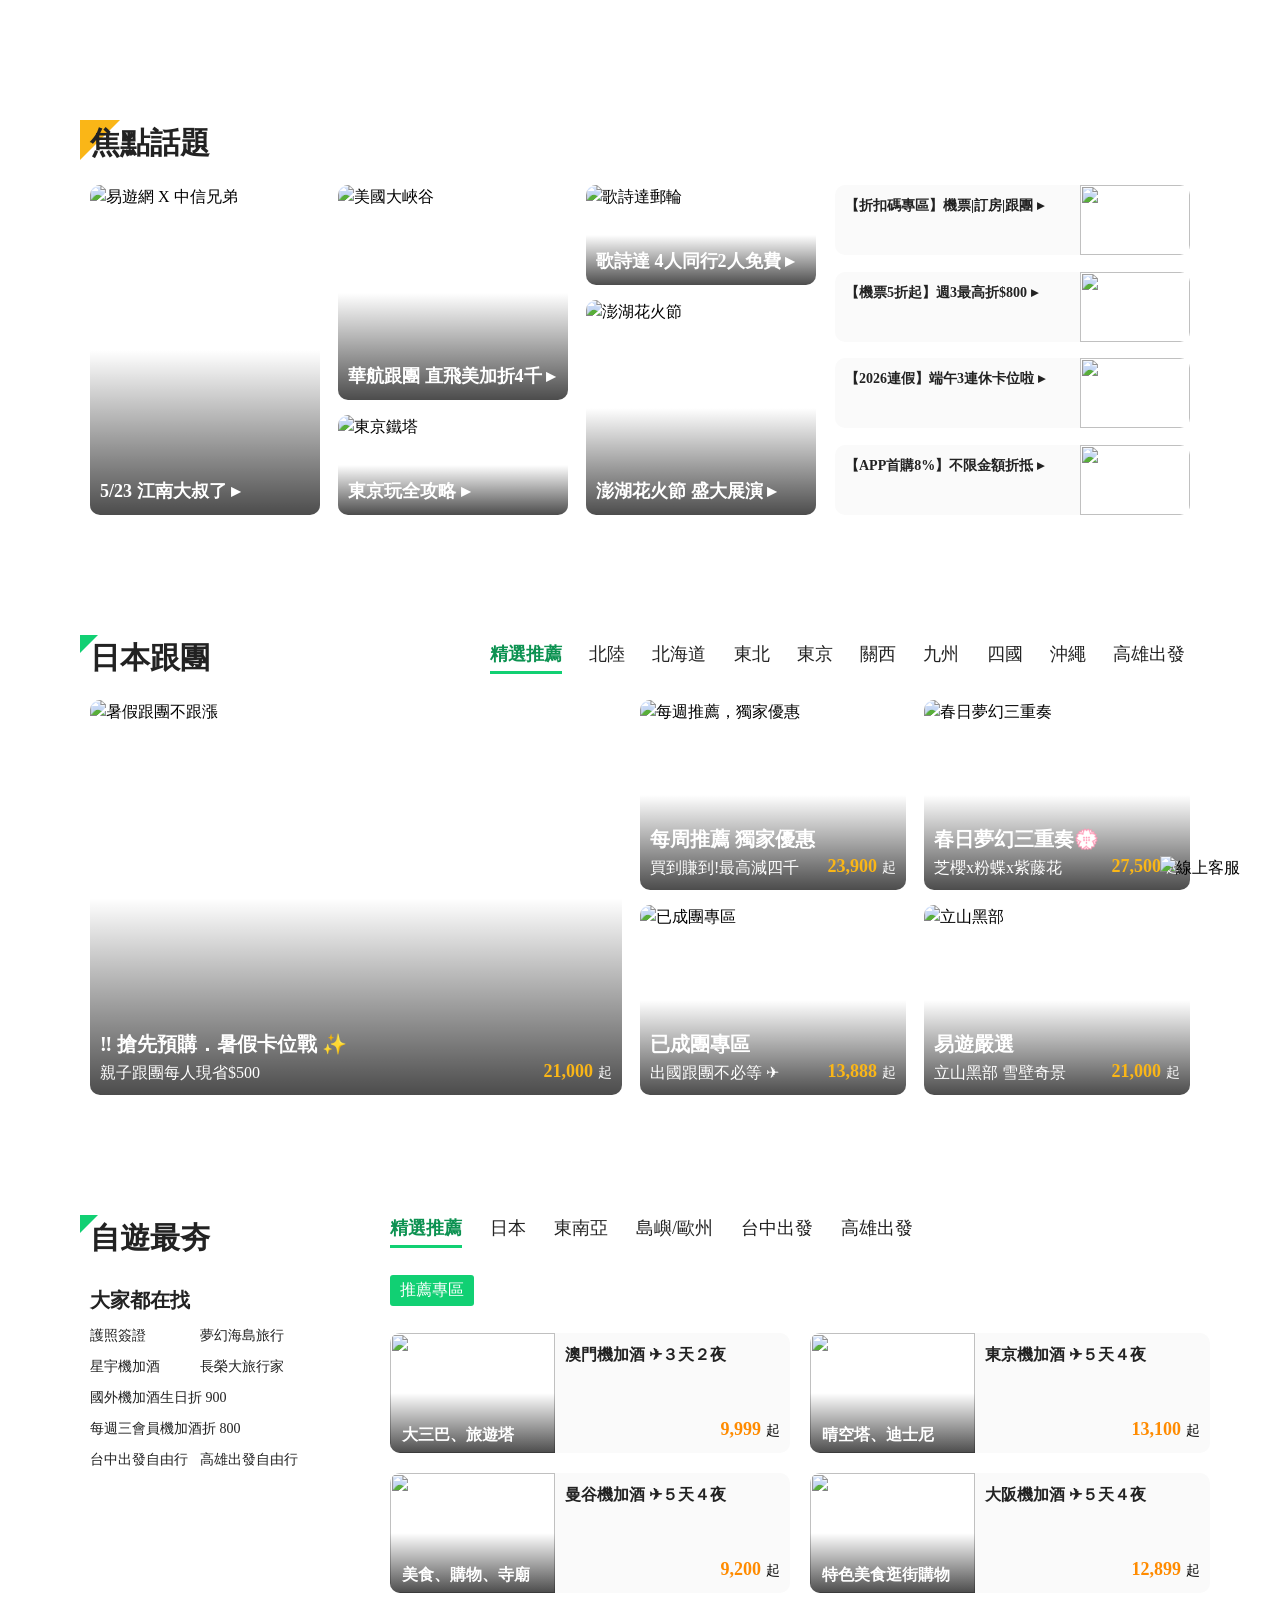
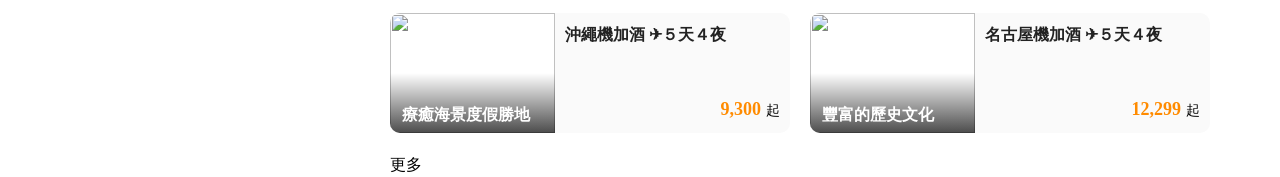
==== 03_eztravel_layout/index.html @ 111295a8 "整理檔案結構" ====
<!DOCTYPE html>
<html lang="en">
<head>
    <meta charset="UTF-8">
    <meta name="viewport" content="width=device-width, initial-scale=1.0">
    <title>eztravel_layout</title>
    <link rel="stylesheet" href="../reset.css">
    <link rel="stylesheet" href="style.css">
    <link rel="stylesheet" href="https://cdn.jsdelivr.net/npm/swiper@12/swiper-bundle.min.css"/>

    <script src="https://cdn.jsdelivr.net/npm/swiper@12/swiper-bundle.min.js defer"></script>
    
    <script src="script.js" defer></script>
</head>
<body>
    <section>
        <h2 class="title">焦點話題</h2>
        <div class="topic">
            <div class="left-side">
                <a href="https://www.eztravel.com.tw/events/brothers/" class="grid-item main">
                    <h3 class="card-title">5/23 江南大叔了 ▸ </h3>
                    <img src="https://image.cdn-eztravel.com.tw/CsA2Go4BN9OvVkDgWEKu4RYhCz4Z-HeISatUOi3YZFU/g:ce/q:95/aHR0cHM6Ly9ldmVudC5jZG4tZXp0cmF2ZWwuY29tLnR3L2hwaW1nL2FwcC81NjB4ODIwLzU2MHg4MjBfMjAyNjA1YnJvczIuanBn.jpg" alt="易遊網 X 中信兄弟">
                </a>
                <a href="https://vacation.eztravel.com.tw/activity/cigorgeous/america/" class="grid-item us">
                    <h3 class="card-title">華航跟團 直飛美加折4千 ▸ </h3>
                    <img src="https://image.cdn-eztravel.com.tw/onfg8yHcEAQXWfEWbtu8WzL7RIkmOYDunXjI1WqI61k/g:ce/q:95/aHR0cHM6Ly92YWNhdGlvbi5jZG4tZXp0cmF2ZWwuY29tLnR3L2ltZy9WRFIvVVNfMTE5MzAyNTEzLmpwZw.jpg" alt="美國大峽谷">
                </a>
                <a href="https://www.eztravel.com.tw/activity/tokyo/" class="grid-item tokyo">
                    <h3 class="card-title">東京玩全攻略 ▸ </h3>                   
                    <img src="https://image.cdn-eztravel.com.tw/Hn4gYjaYym7bq9-GZsmFRqYyA7c2MPDLaSLsVJZ6jmo/g:ce/q:95/aHR0cHM6Ly9ldmVudC5jZG4tZXp0cmF2ZWwuY29tLnR3L2hwaW1nL2hwL2Jhbm5lci8yMzB4MTA0LzIzMHgxMDRfMjAyMzAzMjhBLnBuZw.png" alt="東京鐵塔">
                </a>
                <a href="https://vacation.eztravel.com.tw/activity/costa/serena/?p=serena2" class="grid-item cruise">
                    <h3 class="card-title">歌詩達 4人同行2人免費 ▸ </h3>                    
                    <img src="https://image.cdn-eztravel.com.tw/diYBtrCi_2EUGQx_dWuCi9GKzkAFZiD86VaLDMlQQVM/g:ce/q:95/aHR0cHM6Ly9ldmVudC5jZG4tZXp0cmF2ZWwuY29tLnR3L2hwaW1nL2hwL2Jhbm5lci8yMzB4MTA0LzIwM3gxMDRfMDEwNi5qcGc.jpg" alt="歌詩達郵輪">
                </a>
                <a href="https://www.eztravel.com.tw/activity/penghu/travel/" class="grid-item penghu">
                    <h3 class="card-title">澎湖花火節 盛大展演 ▸ </h3>
                    <img src="https://image.cdn-eztravel.com.tw/D8bOU1QDwtXO2zNIQaQBKArmI_zG3KAENDxwCvRvPSE/g:ce/q:95/aHR0cHM6Ly9ldmVudC5jZG4tZXp0cmF2ZWwuY29tLnR3L2hwaW1nL2hwL2Jhbm5lci8xMDgweDEwODAvMTA4MHgxMDgwX3BlbmdodWZpcmV3b3JrMl8yNjAzMjYuanBn.jpg" alt="澎湖花火節">
                </a>
            </div>

            <div class="right-side">
                <a href="https://www.eztravel.com.tw/activity/events/member/" class="list-item">
                    <div class="list-content">
                        <p class="list-txt">【折扣碼專區】機票|訂房|跟團 ▸ </p>
                        <img class="list-img" src="https://image.cdn-eztravel.com.tw/0IQrFcwVYp1UvFFq7J-fF23FEW3vy7ENYFQ9EnI--LM/g:ce/q:95/aHR0cHM6Ly9ldmVudC5jZG4tZXp0cmF2ZWwuY29tLnR3L2hwaW1nL2FwcC9hcHBuZXdzLzI0OHgxNzBfMjAyMjA1MjUuanBn.jpg" alt="">
                    </div>
                </a>
                <a href="https://flight.eztravel.com.tw/activity/flightpromotion/?p=flightpromotion3#subTag1" class="list-item">
                    <div class="list-content">
                        <p class="list-txt">【機票5折起】週3最高折$800 ▸ </p>
                        <img class="list-img" src="https://image.cdn-eztravel.com.tw/MrcYn7vhnVPpsBZ2iheyjCsLHGNXYdxxtrJEhd4TiVg/g:ce/q:95/aHR0cHM6Ly9ldmVudC5jZG4tZXp0cmF2ZWwuY29tLnR3L2hwaW1nL2FwcC8yNjZ4MjAwLzI2NngyMDBfZmxpZ2h0XzA0MjYuanBn.jpg" alt="">
                    </div>
                </a>
                <a href="https://www.eztravel.com.tw/activity/longholiday/?p=longholiday5" class="list-item">
                    <div class="list-content">
                        <p class="list-txt">【2026連假】端午3連休卡位啦 ▸ </p>
                        <img class="list-img" src="https://image.cdn-eztravel.com.tw/XUFFuKaF7VWU4wHZZwqWLK9RdeHAmCjLYossiG2iebE/g:ce/q:95/aHR0cHM6Ly9ldmVudC5jZG4tZXp0cmF2ZWwuY29tLnR3L2hwaW1nL2FwcC8yNjZ4MjAwLzI2NngyMDBfMjAyNl9sb25naG9saWRheS5qcGc.jpg" alt="">
                    </div>
                </a>
                <a href="https://www.eztravel.com.tw/events/app-first-purchase/" class="list-item">
                    <div class="list-content"> 
                        <p class="list-txt">【APP首購8%】不限金額折抵 ▸ </p>
                        <img class="list-img" src="https://image.cdn-eztravel.com.tw/4GODf7wAZdzQeUK17P07PO89M8cOXHZdX76sKoP4q8A/g:ce/q:95/aHR0cHM6Ly9ldmVudC5jZG4tZXp0cmF2ZWwuY29tLnR3L2hwaW1nL2FwcC8yNjZ4MjAwLzIwMjUxMjIzX2FwcF9maXJzdF9wdXJjaGFzZWRfMjAyNl9RMV8yNjZ4MjAwLmpwZw.jpg" alt="">
                    </div>
                </a>
            </div>
        </div>
    </section>

    <section class="japan">
        <div class="tab-header">
            <h2 class="title title2">日本跟團</h2>
            <nav>
                <ul class="tab-menu">
                    <li class="tab-item active" data-target="recommend">精選推薦</li>
                    <li class="tab-item" data-target="hokuriku">北陸</li>
                    <li class="tab-item" data-target="hokkaido">北海道</li>
                    <li class="tab-item" data-target="tohoku">東北</li>
                    <li class="tab-item" data-target="tokyo">東京</li>
                    <li class="tab-item" data-target="kansai">關西</li>
                    <li class="tab-item" data-target="kyushu">九州</li>
                    <li class="tab-item" data-target="shikoku">四國</li>
                    <li class="tab-item" data-target="okinawa">沖繩</li>
                    <li class="tab-item" data-target="kaohsiung">高雄出發</li>
                </ul>
            </nav>
        </div>
        <div class="tab-content-container">
            <div id="recommend" class="tab-content active">
                <a href="https://vacation.eztravel.com.tw/activity/summer/holiday/" class="grid-item summer">
                    <div class="japan-txt">
                        <h3 class="card-title">‼️ 搶先預購．暑假卡位戰 ✨</h3>
                        <div class="description">
                            <p>親子跟團每人現省$500</p>
                            <div class="price">
                                <p><span>21,000</span>起</p>
                            </div>
                        </div>
                    </div>
                    <img src="https://image.cdn-eztravel.com.tw/WjidF3sc6lamzvaDykyIPaufcuS3SIrWi57zFB3sIa4/rs:fit:1000:600:1/g:ce/q:95/aHR0cHM6Ly92YWNhdGlvbi5jZG4tZXp0cmF2ZWwuY29tLnR3L2ltZy9WRFIvc3VtbWVyMjAyNl83Njh4NDAwLmpwZw.jpg" alt="暑假跟團不跟漲">
                </a>
                <a href="https://vacation.eztravel.com.tw/pkgfrn/keywords?q=%E6%99%9A%E9%B3%A5%E4%BF%B1%E6%A8%82%E9%83%A8%20%E8%B7%9F%E5%9C%98%E9%99%90%E6%99%82%E7%9C%81&avbl=1&depDateFrom=20260305&depDateTo=20260831&type=4&cst=24&departure=TPE&page=1&rankBy=2" class="grid-item weekly">
                    <div class="japan-txt">
                        <h3 class="card-title">每周推薦 獨家優惠</h3>
                        <div class="description">
                            <p>買到賺到!最高減四千</p>
                            <div class="price">
                                <p><span>23,900</span>起</p>
                            </div>
                        </div>
                    </div>
                    <img src="https://image.cdn-eztravel.com.tw/y7AdNo2aNTF3DR7vHrk-B-CCVEKxFVvKB3F7TWvYer8/rs:fit:1000:600:1/g:ce/q:95/aHR0cHM6Ly92YWNhdGlvbi5jZG4tZXp0cmF2ZWwuY29tLnR3L2ltZy9WRFIvSlBfMjM4NjQyNzkxNS5qcGc.jpg" alt="每週推薦，獨家優惠">
                </a>
                <a href="https://vacation.eztravel.com.tw/activity/groupgo/" class="grid-item reached">
                    <div class="japan-txt">
                        <h3 class="card-title">已成團專區</h3>                   
                        <div class="description">
                            <p>出國跟團不必等 ✈</p>
                            <div class="price">
                                <p><span>13,888</span>起</p>
                            </div>
                        </div>
                    </div>                
                    <img src="https://image.cdn-eztravel.com.tw/GYKsrdZrCUD2aUvFhFOTLpvx34jsjZaFkvbA6hcfGXM/rs:fit:1000:600:1/g:ce/q:95/aHR0cHM6Ly92YWNhdGlvbi5jZG4tZXp0cmF2ZWwuY29tLnR3L2ltZy9WRFIvQVVfNTg5NjI2NTkzLmpwZw.jpg" alt="已成團專區">
                </a>
                <a href="https://vacation.eztravel.com.tw/activity/globalflower/" class="grid-item spring">
                    <div class="japan-txt">
                    <h3 class="card-title">春日夢幻三重奏💮</h3>                                  
                        <div class="description">
                            <p>芝櫻x粉蝶x紫藤花</p>
                            <div class="price">
                                <p><span>27,500</span>起</p>
                            </div>
                        </div>
                    </div>         
                    <img src="https://image.cdn-eztravel.com.tw/och2Vxcr9puw9ubb6o5sgrOPbRyDfzBmQLqC80Yep-c/rs:fit:1000:600:1/g:ce/q:95/aHR0cHM6Ly92YWNhdGlvbi5jZG4tZXp0cmF2ZWwuY29tLnR3L2ltZy9WRFIvSlBfMzg3MDk1MzExLmpwZw.jpg" alt="春日夢幻三重奏">
                </a>
                <a href="https://www.eztravel.com.tw/activity/penghu/travel/" class="grid-item select">
                    <div class="japan-txt">
                    <h3 class="card-title">易遊嚴選</h3>
                        <div class="description">
                            <p>立山黑部 雪壁奇景</p>
                            <div class="price">
                                <p><span>21,000</span>起</p>
                            </div>
                        </div>
                    </div>    
                    <img src="https://image.cdn-eztravel.com.tw/5xDP-9fpMY-pqrYLtlnXf1BeOCaskpBvQN3PvsosfoU/rs:fit:1000:600:1/g:ce/q:95/aHR0cHM6Ly92YWNhdGlvbi5jZG4tZXp0cmF2ZWwuY29tLnR3L2ltZy9GUk4vRlJOMDAwMDAxOTQyNS5naWY.png" alt="立山黑部">
                </a>
            </div>

            <div id="hokuriku" class="tab-content">
                <a href="https://vacation.eztravel.com.tw/pkgfrn/keywords?q=%E7%AB%8B%E5%B1%B1%E9%9B%AA%E5%A3%81&avbl=1&type=4&cst=49&departure=TPE" class="grid-item summer">
                    <div class="japan-txt">
                        <h3 class="card-title">北陸～走進世界級雪景奇觀</h3>
                        <div class="description">
                            <p>春季限定・立山雪壁大公開</p>
                            <div class="price">
                                <p><span>33,900</span>起</p>
                            </div>
                        </div>
                    </div>
                    <img src="https://image.cdn-eztravel.com.tw/Xt26z1RetqHk1FmIRaZnphHE19H-KnYLBeEwh21pktY/rs:fit:1000:600:1/g:ce/q:95/aHR0cHM6Ly92YWNhdGlvbi5jZG4tZXp0cmF2ZWwuY29tLnR3L2ltZy9WRFIvSlBfMjc5MDUzMjIyLmpwZw.jpg" alt="">
                </a>

                <a href="https://vacation.eztravel.com.tw/pkgfrn/keywords?q=%E9%87%91%E6%BE%A4%E5%85%BC%E5%85%AD%E5%9C%92&avbl=1&type=4&cst=49&departure=TPE&page=1&rankBy=2" class="grid-item weekly">
                    <div class="japan-txt">
                        <h3 class="card-title">日本三大名園之一</h3>
                        <div class="description">
                            <p>金澤兼六園</p>
                            <div class="price">
                                <p><span>25,700</span>起</p>
                            </div>
                        </div>
                    </div>
                    <img src="https://image.cdn-eztravel.com.tw/PAb5ffDOAzaDUZ73RQhZoOalMHpF-mwQ7avwv-5Panw/rs:fit:1000:600:1/g:ce/q:95/aHR0cHM6Ly92YWNhdGlvbi5jZG4tZXp0cmF2ZWwuY29tLnR3L2ltZy9WRFIvSlBfMTA4MjAyMTM2LmpwZw.jpg" alt="">
                </a>

                <a href="https://vacation.eztravel.com.tw/pkgfrn/p/VDR0000000522/NGO05-OD44" class="grid-item reached">
                    <div class="japan-txt">
                        <h3 class="card-title">北陸秘境5日遊</h3>                   
                        <div class="description">
                            <p>感受江戶時代氛圍</p>
                            <div class="price">
                                <p><span>26,700</span>起</p>
                            </div>
                        </div>
                    </div>                
                    <img src="https://image.cdn-eztravel.com.tw/zqkWg28qOM1oTOwzuT_2V28V3tR8ElwcUC6jJhlEaLQ/rs:fit:1000:600:1/g:ce/q:95/aHR0cHM6Ly92YWNhdGlvbi5jZG4tZXp0cmF2ZWwuY29tLnR3L2ltZy9WRFIvSlBfNDgxMTQ4MDQxLmpwZw.jpg" alt="已成團專區">
                </a>

                <a href="https://vacation.eztravel.com.tw/pkgfrn/results/TPE/49?avbl=1&depDateFrom=20260401&depDateTo=20260617&rankBy=2&vendNo=VDR0000001943&flight=CI" class="grid-item spring">
                    <div class="japan-txt">
                        <h3 class="card-title">北陸限時超下殺</h3>                                  
                        <div class="description">
                            <p>享⭐驚喜折扣價</p>
                            <div class="price">
                                <p><span>38,900</span>起</p>
                            </div>
                        </div>
                    </div>         
                    <img src="https://image.cdn-eztravel.com.tw/s-e15My-8mbzJFrp2AaNDmpcfA9eE0n7nl3exg7OXS0/rs:fit:1000:600:1/g:ce/q:95/aHR0cHM6Ly92YWNhdGlvbi5jZG4tZXp0cmF2ZWwuY29tLnR3L2ltZy9WRFIvSlBfMTU5NDY5Njk0LmpwZw.jpg" alt="">
                </a>

                <a href="https://vacation.eztravel.com.tw/pkgfrn/results/TPE/49?depDateFrom=20250120&depDateTo=20260831&avbl=1&flag=frn" class="grid-item select">
                    <div class="japan-txt">
                        <h3 class="card-title">易遊x星宇x北陸</h3>
                        <div class="description">
                            <p>環球、樂高、合掌村</p>
                            <div class="price">
                                <p><span>32,900</span>起</p>
                            </div>
                        </div>
                    </div>    
                    <img src="https://image.cdn-eztravel.com.tw/TA-ZC9ue6NMAkGis3379marNoS23ZEi8BtBnTV3iOXc/rs:fit:1000:600:1/g:ce/q:95/aHR0cHM6Ly92YWNhdGlvbi5jZG4tZXp0cmF2ZWwuY29tLnR3L2ltZy9GUk4vRlJOMDAwMDAxODkwOC5naWY.png" alt="">
                </a>
            </div>

            <div id="hokkaido" class="tab-content">
                <a href="https://vacation.eztravel.com.tw/pkgfrn/results/TPE/48?avbl=1&subtypes=FRN&rankBy=2" class="grid-item summer">
                    <div class="japan-txt">
                        <h3 class="card-title">GO北海道～溫泉美食吃到飽.百萬夜景</h3>
                        <div class="description">
                            <p>美瑛青池、小樽運河、定山溪、金森倉庫群</p>
                            <div class="price">
                                <p><span>19,999</span>起</p>
                            </div>
                        </div>
                    </div>
                    <img src="https://image.cdn-eztravel.com.tw/5g2UCG3cF4Eo8jHVQkiGf4kvtrZRhtbblsqkWsymT_I/rs:fit:1000:600:1/g:ce/q:95/aHR0cHM6Ly92YWNhdGlvbi5jZG4tZXp0cmF2ZWwuY29tLnR3L2ltZy9WRFIvSlBfMjU0NDgwNDU1LmpwZw.jpg" alt="">
                </a>

                <a href="https://vacation.eztravel.com.tw/pkgfrn/keywords?q=%E5%B0%8F%E6%A8%BD%E9%81%8B%E6%B2%B3%20%E8%88%B9&avbl=1&rel=1&type=4&cst=48&departure=TPE&page=1&rankBy=2" class="grid-item weekly">
                    <div class="japan-txt">
                        <h3 class="card-title">小樽運河夢幻遊船</h3>
                        <div class="description">
                            <p>欣賞古色古香街景</p>
                            <div class="price">
                                <p><span>19,999</span>起</p>
                            </div>
                        </div>
                    </div>
                    <img src="https://image.cdn-eztravel.com.tw/quV1khK2wi-s31cW35sPxH1DSREafUprF6_eq6VlG0k/rs:fit:1000:600:1/g:ce/q:95/aHR0cHM6Ly92YWNhdGlvbi5jZG4tZXp0cmF2ZWwuY29tLnR3L2ltZy9WRFIvSlBfMjE3MzQxNDQ5MS5qcGc.jpg" alt="">
                </a>

                <a href="https://vacation.eztravel.com.tw/pkgfrn/p/VDR0000009616/25ITHKD997" class="grid-item reached">
                    <div class="japan-txt">
                        <h3 class="card-title">溫泉美食三大螃蟹饗宴5天</h3>                   
                        <div class="description">
                            <p>企鵝遊行.函館夜景</p>
                            <div class="price">
                                <p><span>25,688</span>起</p>
                            </div>
                        </div>
                    </div>                
                    <img src="https://image.cdn-eztravel.com.tw/rEC-jIJ8JZIez2DLJcOmSS3YZodCzTxvFU8Mmbz-rBM/rs:fit:1000:600:1/g:ce/q:95/aHR0cHM6Ly92YWNhdGlvbi5jZG4tZXp0cmF2ZWwuY29tLnR3L2ltZy9WRFIvSlBfNjM0NDk5MDg3LmpwZw.jpg" alt="">
                </a>

                <a href="https://vacation.eztravel.com.tw/pkgfrn/keywords?q=%E6%98%9F%E9%87%8E&avbl=1&type=4&cst=48&departure=TPE&page=1&tourTypes=PKG&rankBy=2" class="grid-item spring">
                    <div class="japan-txt">
                        <h3 class="card-title">北海道★星野度假村</h3>                                  
                        <div class="description">
                            <p>微笑海灘.秘境青池</p>
                            <div class="price">
                                <p><span>24,700</span>起</p>
                            </div>
                        </div>
                    </div>         
                    <img src="https://image.cdn-eztravel.com.tw/LbtVMWlKqLhMnrp-Bm3SPyhBJT4oDVa5LBwJ_JoQmDo/rs:fit:1000:600:1/g:ce/q:95/aHR0cHM6Ly92YWNhdGlvbi5jZG4tZXp0cmF2ZWwuY29tLnR3L2ltZy9WRFIvSlBfMjQ0MjczODA1Ni5qcGc.jpg" alt="">
                </a>

                <a href="https://www.eztravel.com.tw/activity/penghu/travel/" class="grid-item select">
                    <div class="japan-txt">
                        <h3 class="card-title">易遊X星宇X札幌輕旅行</h3>
                        <div class="description">
                            <p>百萬夜景.昭和熊牧場</p>
                            <div class="price">
                                <p><span>37,900</span>起</p>
                            </div>
                        </div>
                    </div>    
                    <img src="https://image.cdn-eztravel.com.tw/KY_Om3O1oiyhHlTkvevawMW5HoHBtrKYDW2hrw36oVM/rs:fit:1000:600:1/g:ce/q:95/aHR0cHM6Ly92YWNhdGlvbi5jZG4tZXp0cmF2ZWwuY29tLnR3L2ltZy9GUk4vRlJOMDAwMDAxOTcyMS5naWY.png" alt="">
                </a>
            </div>

            <div id="tohoku" class="tab-content">
                <a href="https://vacation.eztravel.com.tw/pkgfrn/results/TPE/70?&avbl=1&rankBy=2" class="grid-item summer">
                    <div class="japan-txt">
                        <h3 class="card-title">超值東北～秋田內陸鐵道．角館．嚴美溪</h3>
                        <div class="description">
                            <p>奧入瀨溪、中尊寺、小坂町</p>
                            <div class="price">
                                <p><span>21,700</span>起</p>
                            </div>
                        </div>
                    </div>
                    <img src="https://image.cdn-eztravel.com.tw/DpJT4S77PSPaTvLDgk4IdYhJqbTOLyarS9BR7sj4a-o/rs:fit:1000:600:1/g:ce/q:95/aHR0cHM6Ly92YWNhdGlvbi5jZG4tZXp0cmF2ZWwuY29tLnR3L2ltZy9WRFIvSlBfMTI0NzE2OTAxOS5qcGc.jpg" alt="">
                </a>

                <a href="https://vacation.eztravel.com.tw/pkgfrn/keywords?q=%E8%97%8F%E7%8E%8B&avbl=1&type=4&cst=70&departure=TPE&page=1&tourTypes=PKG&rankBy=2" class="grid-item weekly">
                    <div class="japan-txt">
                        <h3 class="card-title">火山奇景 × 壯闊高原</h3>
                        <div class="description">
                            <p>買藏王御釜｜夢幻翡翠湖</p>
                            <div class="price">
                                <p><span>24,900</span>起</p>
                            </div>
                        </div>
                    </div>
                    <img src="https://image.cdn-eztravel.com.tw/5s6T4vNFSSu0HAAjDlWYpRR2la-Vz3w6OspuTZzfpPQ/rs:fit:1000:600:1/g:ce/q:95/aHR0cHM6Ly92YWNhdGlvbi5jZG4tZXp0cmF2ZWwuY29tLnR3L2ltZy9WRFIvSlBfMTU1MDEyMDQyNi5qcGc.jpg" alt="">
                </a>

                <a href="https://vacation.eztravel.com.tw/pkgfrn/p/VDR0000006753/AXT04IT32" class="grid-item reached">
                    <div class="japan-txt">
                        <h3 class="card-title">東北溫泉．竿燈體驗4天</h3>                   
                        <div class="description">
                            <p>復古溫泉夢時光</p>
                            <div class="price">
                                <p><span>23,900</span>起</p>
                            </div>
                        </div>
                    </div>                
                    <img src="https://image.cdn-eztravel.com.tw/iKXASEeJiaKstDzpzJYsXbfXBbmtSC-dSdaa7f15L7c/rs:fit:1000:600:1/g:ce/q:95/aHR0cHM6Ly92YWNhdGlvbi5jZG4tZXp0cmF2ZWwuY29tLnR3L2ltZy9WRFIvaG90c3ByaW5nXzIzOTQ5NTEzMzkuanBn.jpg" alt="">
                </a>

                <a href="https://vacation.eztravel.com.tw/pkgfrn/keywords?q=%E9%8A%80%E5%B1%B1%E6%BA%AB%E6%B3%89&avbl=1&type=4&cst=70&departure=TPE&tourTypes=PKG&rankBy=2" class="grid-item spring">
                    <div class="japan-txt">
                        <h3 class="card-title">留存百年．銀山溫泉</h3>                                  
                        <div class="description">
                            <p>走進日本大正時代</p>
                            <div class="price">
                                <p><span>21,900</span>起</p>
                            </div>
                        </div>
                    </div>         
                    <img src="https://image.cdn-eztravel.com.tw/Ijn8JT1MA95csSyIPi8D1mR2Q0knNOn8cuKq5U4F9cY/rs:fit:1000:600:1/g:ce/q:95/aHR0cHM6Ly92YWNhdGlvbi5jZG4tZXp0cmF2ZWwuY29tLnR3L2ltZy9WRFIvSlBfNTc5NTkxMzU1LmpwZw.jpg" alt="">
                </a>

                <a href="https://vacation.eztravel.com.tw/pkgfrn/results/TPE/70?depDateFrom=20250120&depDateTo=20260831&avbl=1&flag=frn" class="grid-item select">
                    <div class="japan-txt">
                        <h3 class="card-title">易遊X星宇X東北溫泉</h3>
                        <div class="description">
                            <p>奧入瀨溪．銀山溫泉．大內宿</p>
                            <div class="price">
                                <p><span>39,900</span>起</p>
                            </div>
                        </div>
                    </div>    
                    <img src="https://image.cdn-eztravel.com.tw/iWjRTm1E5ALByUmxk21kq-P-hynSwKn0GuMfAsNfg4k/rs:fit:1000:600:1/g:ce/q:95/aHR0cHM6Ly92YWNhdGlvbi5jZG4tZXp0cmF2ZWwuY29tLnR3L2ltZy9GUk4vRlJOMDAwMDAxODc1OC5naWY.png" alt="">
                </a>
            </div>

            <div id="tokyo" class="tab-content">
                <a href="https://vacation.eztravel.com.tw/pkgfrn/results/TPE/93?avbl=1&subtypes=FRN&rankBy=2" class="grid-item summer">
                    <div class="japan-txt">
                        <h3 class="card-title">東京～富士山景觀纜車.麻布之丘.溫泉主題樂園</h3>
                        <div class="description">
                            <p>豐洲海鮮市場、草津漫遊、日式燒肉吃到飽</p>
                            <div class="price">
                                <p><span>18,700</span>起</p>
                            </div>
                        </div>
                    </div>
                    <img src="https://image.cdn-eztravel.com.tw/b5Wj9y8elfiE9dUGhdoSTH61jq43VcYqR9qnXSIvWA0/rs:fit:1000:600:1/g:ce/q:95/aHR0cHM6Ly92YWNhdGlvbi5jZG4tZXp0cmF2ZWwuY29tLnR3L2ltZy9WRFIvSlBfNjE4NDA3OTI0LmpwZw.jpg" alt="">
                </a>

                <a href="https://vacation.eztravel.com.tw/pkgfrn/keywords?q=%E6%B6%89%E8%B0%B7&avbl=1&type=4&cst=93&departure=TPE&tourTypes=PKG&rankBy=2" class="grid-item weekly">
                    <div class="japan-txt">
                        <h3 class="card-title">涉谷360°天空展望台</h3>
                        <div class="description">
                            <p>日本必訪地標</p>
                            <div class="price">
                                <p><span>24,999</span>起</p>
                            </div>
                        </div>
                    </div>
                    <img src="https://image.cdn-eztravel.com.tw/L_gtxxYhQL6iDn1UWP9gDNE5JsD1b_hm730Q-6z6Fgk/rs:fit:1000:600:1/g:ce/q:95/aHR0cHM6Ly92YWNhdGlvbi5jZG4tZXp0cmF2ZWwuY29tLnR3L2ltZy9WRFIvSlBfMjIwNTAyMzI4Ny5qcGc.jpg" alt="">
                </a>

                <a href="https://vacation.eztravel.com.tw/pkgfrn/p/VDR0000000522/TYO05-SL0008" class="grid-item reached">
                    <div class="japan-txt">
                        <h3 class="card-title">東京富士忍野八海6日</h3>                   
                        <div class="description">
                            <p>富士山景纜車</p>
                            <div class="price">
                                <p><span>23,700</span>起</p>
                            </div>
                        </div>
                    </div>                
                    <img src="https://image.cdn-eztravel.com.tw/XnLzJ9AdGB8venGp5VCGOL6TE2N6GKjd3m_jzed-akI/rs:fit:1000:600:1/g:ce/q:95/aHR0cHM6Ly92YWNhdGlvbi5jZG4tZXp0cmF2ZWwuY29tLnR3L2ltZy9WRFIvSlBfMzM1NTc5MDg3LmpwZw.jpg" alt="">
                </a>

                <a href="https://vacation.eztravel.com.tw/pkgfrn/keywords?q=%E8%BF%AA%E5%A3%AB%E5%B0%BC%20%E5%93%88%E5%88%A9%E6%B3%A2%E7%89%B9&avbl=1&type=4&cst=93&departure=TPE&page=1&tourTypes=PKG&rankBy=2" class="grid-item spring">
                    <div class="japan-txt">
                        <h3 class="card-title">瘋玩東京主題樂園</h3>                                  
                        <div class="description">
                            <p>夢想實現歡樂城</p>
                            <div class="price">
                                <p><span>23,700</span>起</p>
                            </div>
                        </div>
                    </div>         
                    <img src="https://image.cdn-eztravel.com.tw/mBGT7kRKMcz74yTSoDNlEVD_aLsAeDRbOs3qJaz8UPw/rs:fit:1000:600:1/g:ce/q:95/aHR0cHM6Ly92YWNhdGlvbi5jZG4tZXp0cmF2ZWwuY29tLnR3L2ltZy9WRFIvSlBfREw4LmpwZw.jpg" alt="">
                </a>

                <a href="https://vacation.eztravel.com.tw/pkgfrn/introduction/FRN0000019781" class="grid-item select">
                    <div class="japan-txt">
                        <h3 class="card-title">易遊X星宇富士山</h3>
                        <div class="description">
                            <p>忍野八海．富士纜車</p>
                            <div class="price">
                                <p><span>30,900</span>起</p>
                            </div>
                        </div>
                    </div>    
                    <img src="https://image.cdn-eztravel.com.tw/nvQJetXirRv9PwyM8x3UoFRgG7VzW6Et1mio7fCfpOA/rs:fit:1000:600:1/g:ce/q:95/aHR0cHM6Ly92YWNhdGlvbi5jZG4tZXp0cmF2ZWwuY29tLnR3L2ltZy9GUk4vRlJOMDAwMDAxOTc4MS5naWY.png" alt="">
                </a>
            </div>

            <div id="kansai" class="tab-content">
                <a href="https://vacation.eztravel.com.tw/pkgfrn/results/TPE/94?&avbl=1&tourTypes=PKG,MINI&rankBy=2" class="grid-item summer">
                    <div class="japan-txt">
                        <h3 class="card-title">關西四都～大阪、京都、神戶、奈良</h3>
                        <div class="description">
                            <p>金閣寺、嵐山渡月橋、奈良鹿公園、和服體驗</p>
                            <div class="price">
                                <p><span>21,000</span>起</p>
                            </div>
                        </div>
                    </div>
                    <img src="https://image.cdn-eztravel.com.tw/y7AdNo2aNTF3DR7vHrk-B-CCVEKxFVvKB3F7TWvYer8/rs:fit:1000:600:1/g:ce/q:95/aHR0cHM6Ly92YWNhdGlvbi5jZG4tZXp0cmF2ZWwuY29tLnR3L2ltZy9WRFIvSlBfMjM4NjQyNzkxNS5qcGc.jpg" alt="">
                </a>

                <a href="https://vacation.eztravel.com.tw/pkgfrn/keywords?q=%E7%92%B0%E7%90%83%E5%BD%B1%E5%9F%8E&avbl=1&type=4&cst=94&departure=TPE&rankBy=2" class="grid-item weekly">
                    <div class="japan-txt">
                        <h3 class="card-title">🌏環球影城🌏</h3>
                        <div class="description">
                            <p>電影世界大冒險</p>
                            <div class="price">
                                <p><span>21,000</span>起</p>
                            </div>
                        </div>
                    </div>
                    <img src="https://image.cdn-eztravel.com.tw/BjB4kEk6NfdzojxYj8hEhXz_DzLBIbGvxmrlk-xP7d4/rs:fit:1000:600:1/g:ce/q:95/aHR0cHM6Ly92YWNhdGlvbi5jZG4tZXp0cmF2ZWwuY29tLnR3L2ltZy9WRFIvSlBfTklOVEVORE8uanBn.jpg" alt="">
                </a>

                <a href="https://vacation.eztravel.com.tw/pkgfrn/p/VDR0000000522/OKJ05-IT10" class="grid-item reached">
                    <div class="japan-txt">
                        <h3 class="card-title">桃太郎關西四都5日</h3>                   
                        <div class="description">
                            <p>和服體驗.螃蟹美食</p>
                            <div class="price">
                                <p><span>26,700</span>起</p>
                            </div>
                        </div>
                    </div>                
                    <img src="https://image.cdn-eztravel.com.tw/1aD1cjbG4X25KFPlf1DsJCXUnFRWhnDrlh9ZOh5U3To/rs:fit:1000:600:1/g:ce/q:95/aHR0cHM6Ly92YWNhdGlvbi5jZG4tZXp0cmF2ZWwuY29tLnR3L2ltZy9WRFIvSlBfNDIwODY5NzcuanBn.jpg" alt="">
                </a>

                <a href="https://vacation.eztravel.com.tw/pkgfrn/keywords?q=%E6%B8%85%E6%B0%B4%E5%AF%BA%20%E9%87%91%E9%96%A3%E5%AF%BA&avbl=1&rel=1&type=4&cst=94&departure=TPE&page=1&rankBy=2" class="grid-item spring">
                    <div class="japan-txt">
                        <h3 class="card-title">經典雙寺巡禮</h3>                                  
                        <div class="description">
                            <p>一日看盡京都風華</p>
                            <div class="price">
                                <p><span>21,888</span>起</p>
                            </div>
                        </div>
                    </div>         
                    <img src="https://image.cdn-eztravel.com.tw/fsHiLCfiRY3bFTthebPqxwBxOvHC6ntQ5f4NEL35xPs/rs:fit:1000:600:1/g:ce/q:95/aHR0cHM6Ly92YWNhdGlvbi5jZG4tZXp0cmF2ZWwuY29tLnR3L2ltZy9WRFIvSlBfMzg1ODI4OTc1LmpwZw.jpg" alt="">
                </a>

                <a href="https://vacation.eztravel.com.tw/pkgfrn/introduction/FRN0000019858" class="grid-item select">
                    <div class="japan-txt">
                        <h3 class="card-title">易遊X星宇X雙樂園</h3>
                        <div class="description">
                            <p>環球影城．樂高樂園</p>
                            <div class="price">
                                <p><span>33,900</span>起</p>
                            </div>
                        </div>
                    </div>    
                    <img src="https://image.cdn-eztravel.com.tw/OptFurl0Fcw3_22Q9PFkdBy4z1hR8kwiLtBxLUmI_P8/rs:fit:1000:600:1/g:ce/q:95/aHR0cHM6Ly92YWNhdGlvbi5jZG4tZXp0cmF2ZWwuY29tLnR3L2ltZy9GUk4vRlJOMDAwMDAxOTg1OC5naWY.png" alt="">
                </a>
            </div>

            <div id="kyushu" class="tab-content">
                <a href="https://vacation.eztravel.com.tw/pkgfrn/results/TPE/41?avbl=1&subtypes=FRN&rankBy=2&flag=vdr" class="grid-item summer">
                    <div class="japan-txt">
                        <h3 class="card-title">九州熊本～門司港懷舊區、柳川遊船、湯布院</h3>
                        <div class="description">
                            <p>阿蘇溫泉、太宰府天滿宮、可愛萌熊電車</p>
                            <div class="price">
                                <p><span>16,999</span>起</p>
                            </div>
                        </div>
                    </div>
                    <img src="https://image.cdn-eztravel.com.tw/gEToTNGfnbiyWtYPRkJ9j_4gvpsVAZz94-zVPscDaEM/rs:fit:1000:600:1/g:ce/q:95/aHR0cHM6Ly92YWNhdGlvbi5jZG4tZXp0cmF2ZWwuY29tLnR3L2ltZy9WRFIvSlBfMzYzODAzMDYwLmpwZw.jpg" alt="">
                </a>

                <a href="https://vacation.eztravel.com.tw/pkgfrn/keywords?q=%E8%B1%AA%E6%96%AF%E7%99%BB%E5%A0%A1&avbl=1&type=4&cst=41&departure=TPE&tourTypes=PKG&rankBy=2" class="grid-item weekly">
                    <div class="japan-txt">
                        <h3 class="card-title">夢幻小歐洲豪斯登堡</h3>
                        <div class="description">
                            <p>日本版荷蘭童話世界</p>
                            <div class="price">
                                <p><span>30,700</span>起</p>
                            </div>
                        </div>
                    </div>
                    <img src="https://image.cdn-eztravel.com.tw/3bP9hYWRkPW98FC9J-d0AbQqDPGBhF5nkdlKawymil0/rs:fit:1000:600:1/g:ce/q:95/aHR0cHM6Ly92YWNhdGlvbi5jZG4tZXp0cmF2ZWwuY29tLnR3L2ltZy9WRFIvSlBfNTU5NzUyNTcxLmpwZw.jpg" alt="">
                </a>

                <a href="https://vacation.eztravel.com.tw/pkgfrn/p/VDR0000000522/HSG05-OITIT" class="grid-item reached">
                    <div class="japan-txt">
                        <h3 class="card-title">九州輕旅遊5日</h3>                   
                        <div class="description">
                            <p>參拜3,000年神木</p>
                            <div class="price">
                                <p><span>23,700</span>起</p>
                            </div>
                        </div>
                    </div>                
                    <img src="https://image.cdn-eztravel.com.tw/mK8gzid-egfi_-CGAAg8YsYj8mMCUtMe8Rgad_DYqHQ/rs:fit:1000:600:1/g:ce/q:95/aHR0cHM6Ly92YWNhdGlvbi5jZG4tZXp0cmF2ZWwuY29tLnR3L2ltZy9WRFIvSlBfMjUwODkxODEwMy5qcGc.jpg" alt="">
                </a>

                <a href="https://vacation.eztravel.com.tw/pkgfrn/keywords?q=%E6%B9%AF%E5%B8%83%E9%99%A2%20%E6%BA%AB%E6%B3%89&avbl=1&rel=1&type=4&cst=41&departure=TPE&page=1&rankBy=2&flag=vdr" class="grid-item spring">
                    <div class="japan-txt">
                        <h3 class="card-title">著名小鎮湯布院♨️</h3>                                  
                        <div class="description">
                            <p>芝靜謐山間溫泉鄉</p>
                            <div class="price">
                                <p><span>16,999</span>起</p>
                            </div>
                        </div>
                    </div>         
                    <img src="https://image.cdn-eztravel.com.tw/8pY4xVN8bUmPk5coi8YAQBXktEiqh9187OQ_EePpxhY/rs:fit:1000:600:1/g:ce/q:95/aHR0cHM6Ly92YWNhdGlvbi5jZG4tZXp0cmF2ZWwuY29tLnR3L2ltZy9WRFIvSlBfMTI4MDEzMzM3My5qcGc.jpg" alt="">
                </a>

                <a href="https://vacation.eztravel.com.tw/pkgfrn/introduction/FRN0000019224" class="grid-item select">
                    <div class="japan-txt">
                        <h3 class="card-title">易遊x星宇x雙溫泉</h3>
                        <div class="description">
                            <p>動物園+叢林巴士+水族館</p>
                            <div class="price">
                                <p><span>32,900</span>起</p>
                            </div>
                        </div>
                    </div>    
                    <img src="https://image.cdn-eztravel.com.tw/-3EvgEfEvzngcFUbi2WNJNGHUfOuE3QoViURUJxiFtM/rs:fit:1000:600:1/g:ce/q:95/aHR0cHM6Ly92YWNhdGlvbi5jZG4tZXp0cmF2ZWwuY29tLnR3L2ltZy9GUk4vRlJOMDAwMDAxOTIyNC5naWY.png" alt="">
                </a>
            </div>

            <div id="shikoku" class="tab-content">
                <a href="https://vacation.eztravel.com.tw/pkgfrn/results/TPE/401?&avbl=1&rankBy=2" class="grid-item summer">
                    <div class="japan-txt">
                        <h3 class="card-title">四國大募集～古城溫泉與海岸風光</h3>
                        <div class="description">
                            <p>紫雲出山、曼妙阿波舞、姬路城、倉敷美觀</p>
                            <div class="price">
                                <p><span>19,900</span>起</p>
                            </div>
                        </div>
                    </div>
                    <img src="https://image.cdn-eztravel.com.tw/dlFPHnpitL2k6DGRhu6ppt0IYD4i-HR1xPEMXLnFq0M/rs:fit:1000:600:1/g:ce/q:95/aHR0cHM6Ly92YWNhdGlvbi5jZG4tZXp0cmF2ZWwuY29tLnR3L2ltZy9WRFIvSlBfMTQ1MTU4MjU3My5qcGc.jpg" alt="">
                </a>

                <a href="https://vacation.eztravel.com.tw/pkgfrn/keywords?q=%E5%B0%8F%E8%B1%86%E5%B3%B6&avbl=1&type=4&cst=401&departure=TPE&page=1&rankBy=2" class="grid-item weekly">
                    <div class="japan-txt">
                        <h3 class="card-title">幸福傳說小豆島</h3>
                        <div class="description">
                            <p>海島藝文慢旅</p>
                            <div class="price">
                                <p><span>22,900</span>起</p>
                            </div>
                        </div>
                    </div>
                    <img src="https://image.cdn-eztravel.com.tw/24U3e5SVT3f2IGUyhT1cPXO-KR6g5pEr5VNgxBFNGdI/rs:fit:1000:600:1/g:ce/q:95/aHR0cHM6Ly92YWNhdGlvbi5jZG4tZXp0cmF2ZWwuY29tLnR3L2ltZy9WRFIvSlBfMjM0MTE2MzE3LmpwZw.jpg" alt="">
                </a>

                <a href="https://vacation.eztravel.com.tw/pkgfrn/p/VDR0000006753/KCZ04IT43" class="grid-item reached">
                    <div class="japan-txt">
                        <h3 class="card-title">冬遊四國-名湯饗宴4天</h3>                   
                        <div class="description">
                            <p>金刀比羅宮</p>
                            <div class="price">
                                <p><span>21,900</span>起</p>
                            </div>
                        </div>
                    </div>                
                    <img src="https://image.cdn-eztravel.com.tw/jf37EDhQWHp--XB8iGrVNJqzXKJ4v52rMKsfgOp-ofk/rs:fit:1000:600:1/g:ce/q:95/aHR0cHM6Ly92YWNhdGlvbi5jZG4tZXp0cmF2ZWwuY29tLnR3L2ltZy9WRFIvSlBfODg0NzIyOTkuanBn.jpg" alt="">
                </a>

                <a href="https://vacation.eztravel.com.tw/pkgfrn/keywords?q=%E9%81%8A%E8%A6%BD%E8%88%B9&avbl=1&type=4&cst=401&departure=TPE&page=1&rankBy=2" class="grid-item spring">
                    <div class="japan-txt">
                        <h3 class="card-title">大步危峽谷遊覽船</h3>                                  
                        <div class="description">
                            <p>水上穿越自然奇觀</p>
                            <div class="price">
                                <p><span>19,900</span>起</p>
                            </div>
                        </div>
                    </div>         
                    <img src="https://image.cdn-eztravel.com.tw/pAWv1d1bJel6X84VZMtBhlMQ5ZLxbUEDCT1BkIQ17rE/rs:fit:1000:600:1/g:ce/q:95/aHR0cHM6Ly92YWNhdGlvbi5jZG4tZXp0cmF2ZWwuY29tLnR3L2ltZy9WRFIvSlBfNjgxNzQ0MjYyLmpwZw.jpg" alt="">
                </a>

                <a href="https://vacation.eztravel.com.tw/pkgfrn/p/VDR0000000522/OKJ05-IT06" class="grid-item select">
                    <div class="japan-txt">
                        <h3 class="card-title">結緣山陰山陽5日</h3>
                        <div class="description">
                            <p>玉造溫泉.鳥取沙丘</p>
                            <div class="price">
                                <p><span>29,700</span>起</p>
                            </div>
                        </div>
                    </div>    
                    <img src="https://image.cdn-eztravel.com.tw/eFv5UF0f0eVNd1Ra5681D7rKghdameiv5-yoPHPy7AQ/rs:fit:1000:600:1/g:ce/q:95/aHR0cHM6Ly92YWNhdGlvbi5jZG4tZXp0cmF2ZWwuY29tLnR3L2ltZy9WRFIvSlBfMTEyNDE4NTUyMy5qcGc.jpg" alt="">
                </a>
            </div>

            <div id="okinawa" class="tab-content">
                <a href="https://vacation.eztravel.com.tw/pkgfrn/results/TPE/80?avbl=1&tourTypes=PKG&rankBy=2" class="grid-item summer">
                    <div class="japan-txt">
                        <h3 class="card-title">悠遊沖繩～慢旅之島</h3>
                        <div class="description">
                            <p>名護、古宇利島、沖繩美麗海水族館</p>
                            <div class="price">
                                <p><span>18,700</span>起</p>
                            </div>
                        </div>
                    </div>
                    <img src="https://image.cdn-eztravel.com.tw/eUJiG1i7nnbsV8A9U3bFG0-UoKLs4mBQKXD_S4H0iVw/rs:fit:1000:600:1/g:ce/q:95/aHR0cHM6Ly92YWNhdGlvbi5jZG4tZXp0cmF2ZWwuY29tLnR3L2ltZy9WRFIvSlBfMTAwODAyMjYyNC5qcGc.jpg" alt="">
                </a>

                <a href="https://vacation.eztravel.com.tw/pkgfrn/keywords?q=%E6%B5%B7%E6%B4%8B%E5%8D%9A%E5%85%AC%E5%9C%92&avbl=1&type=4&cst=80&departure=TPE&tourTypes=PKG&rankBy=2" class="grid-item weekly">
                    <div class="japan-txt">
                        <h3 class="card-title">🐬海洋博公園</h3>
                        <div class="description">
                            <p>精彩水上海豚秀</p>
                            <div class="price">
                                <p><span>19,900</span>起</p>
                            </div>
                        </div>
                    </div>
                    <img src="https://image.cdn-eztravel.com.tw/QmnGpC0HUvmM1fW1xQZWjNRRj69gDn_dXyDAN-Fg3a8/rs:fit:1000:600:1/g:ce/q:95/aHR0cHM6Ly92YWNhdGlvbi5jZG4tZXp0cmF2ZWwuY29tLnR3L2ltZy9WRFIvSlBfMjkzOTgwODE3LmpwZw.jpg" alt="">
                </a>

                <a href="https://vacation.eztravel.com.tw/pkgfrn/p/VDR0000000522/OKA04-OD23" class="grid-item reached">
                    <div class="japan-txt">
                        <h3 class="card-title">微醺沖繩4日.半潛水艇</h3>                   
                        <div class="description">
                            <p>蒸氣海鮮.燒肉吃到飽</p>
                            <div class="price">
                                <p><span>25,700</span>起</p>
                            </div>
                        </div>
                    </div>                
                    <img src="https://image.cdn-eztravel.com.tw/2j0qDIwHv4iCBeGuvhG62ykq6CnOCsp-A7bLpI0kk8Y/rs:fit:1000:600:1/g:ce/q:95/aHR0cHM6Ly92YWNhdGlvbi5jZG4tZXp0cmF2ZWwuY29tLnR3L2ltZy9WRFIvSlBfMzAwMjIyOTg2LmpwZw.jpg" alt="">
                </a>

                <a href="https://vacation.eztravel.com.tw/pkgfrn/keywords?q=%E7%8E%BB%E7%92%83%E5%BA%95%E8%88%B9&avbl=1&type=4&cst=80&departure=TPE&rankBy=2" class="grid-item spring">
                    <div class="japan-txt">
                        <h3 class="card-title">玻璃底船🛶體驗</h3>                                  
                        <div class="description">
                            <p>不下水也能欣賞海底</p>
                            <div class="price">
                                <p><span>27,700</span>起</p>
                            </div>
                        </div>
                    </div>         
                    <img src="https://image.cdn-eztravel.com.tw/3m4SN8a00LQEiB2t3dN8Dvqsq3KyrrTcnZsfq3HL_So/rs:fit:1000:600:1/g:ce/q:95/aHR0cHM6Ly92YWNhdGlvbi5jZG4tZXp0cmF2ZWwuY29tLnR3L2ltZy9WRFIvSlBfNDkyNzI0NzA4LmpwZw.jpg" alt="">
                </a>

                <a href="https://vacation.eztravel.com.tw/pkgfrn/p/VDR0000001943/OKAT4BR23039" class="grid-item select">
                    <div class="japan-txt">
                        <h3 class="card-title">悠閒沖繩4日-星野海景咖啡</h3>
                        <div class="description">
                            <p>系滿魚市場.波上宮</p>
                            <div class="price">
                                <p><span>23,600</span>起</p>
                            </div>
                        </div>
                    </div>    
                    <img src="https://image.cdn-eztravel.com.tw/QGvrTV3da502aGbeRHaIQGFF9pz1qaXXwzTvquVuWTw/rs:fit:1000:600:1/g:ce/q:95/aHR0cHM6Ly92YWNhdGlvbi5jZG4tZXp0cmF2ZWwuY29tLnR3L2ltZy9WRFIvSlBfMTQyNjkyNjMzMi5qcGc.jpg" alt="">
                </a>
            </div>

            <div id="kaohsiung" class="tab-content">
                <a href="https://vacation.eztravel.com.tw/pkgfrn/results/KHH/41?avbl=1&flag=vdr&rankBy=2" class="grid-item summer">
                    <div class="japan-txt">
                        <h3 class="card-title">九州．福岡．熊本．宮崎．鹿兒島．佐賀</h3>
                        <div class="description">
                            <p>熊本城、高千穗峽谷、門司港散策</p>
                            <div class="price">
                                <p><span>19,900</span>起</p>
                            </div>
                        </div>
                    </div>
                    <img src="https://image.cdn-eztravel.com.tw/8H5hzhdSyE8Gah7-DGKSWFvYPnURKMjos7dkQB2a7jI/rs:fit:1000:600:1/g:ce/q:95/aHR0cHM6Ly92YWNhdGlvbi5jZG4tZXp0cmF2ZWwuY29tLnR3L2ltZy9WRFIvSlBfNjY2MDk1MTU4LmpwZw.jpg" alt="">
                </a>

                <a href="https://vacation.eztravel.com.tw/pkgfrn/results/KHH/94?avbl=1&flag=vdr&rankBy=2" class="grid-item weekly">
                    <div class="japan-txt">
                        <h3 class="card-title">關西．大阪．京都．神戶</h3>
                        <div class="description">
                            <p>環球影城、奈良鹿</p>
                            <div class="price">
                                <p><span>16,900</span>起</p>
                            </div>
                        </div>
                    </div>
                    <img src="https://image.cdn-eztravel.com.tw/y7AdNo2aNTF3DR7vHrk-B-CCVEKxFVvKB3F7TWvYer8/rs:fit:1000:600:1/g:ce/q:95/aHR0cHM6Ly92YWNhdGlvbi5jZG4tZXp0cmF2ZWwuY29tLnR3L2ltZy9WRFIvSlBfMjM4NjQyNzkxNS5qcGc.jpg" alt="">
                </a>

                <a href="https://vacation.eztravel.com.tw/pkgfrn/results/KHH/49?avbl=1&flag=vdr&rankBy=2" class="grid-item reached">
                    <div class="japan-txt">
                        <h3 class="card-title">北陸．名古屋．小松</h3>                   
                        <div class="description">
                            <p>合掌村、立山黑部</p>
                            <div class="price">
                                <p><span>25,900</span>起</p>
                            </div>
                        </div>
                    </div>                
                    <img src="https://image.cdn-eztravel.com.tw/zqkWg28qOM1oTOwzuT_2V28V3tR8ElwcUC6jJhlEaLQ/rs:fit:1000:600:1/g:ce/q:95/aHR0cHM6Ly92YWNhdGlvbi5jZG4tZXp0cmF2ZWwuY29tLnR3L2ltZy9WRFIvSlBfNDgxMTQ4MDQxLmpwZw.jpg" alt="">
                </a>

                <a href="https://vacation.eztravel.com.tw/pkgfrn/results/KHH/80?avbl=1&flag=vdr&rankBy=2" class="grid-item spring">
                    <div class="japan-txt">
                        <h3 class="card-title">東京．箱根．輕井澤</h3>                                  
                        <div class="description">
                            <p>富士山、迪士尼</p>
                            <div class="price">
                                <p><span>21,900</span>起</p>
                            </div>
                        </div>
                    </div>         
                    <img src="https://image.cdn-eztravel.com.tw/Isp6CvLvtUgHEC9GP9xuuUc3Yi2gXVxBrhGDCXhrM4w/rs:fit:1000:600:1/g:ce/q:95/aHR0cHM6Ly92YWNhdGlvbi5jZG4tZXp0cmF2ZWwuY29tLnR3L2ltZy9WRFIvSlBfMzM0NjA2MjgzLmpwZw.jpg" alt="">
                </a>

                <a href="https://vacation.eztravel.com.tw/pkgfrn/results/KHH/80?avbl=1&flag=vdr&rankBy=2" class="grid-item select">
                    <div class="japan-txt">
                        <h3 class="card-title">琉球．沖繩．石垣島</h3>
                        <div class="description">
                            <p>水族館、玉泉洞</p>
                            <div class="price">
                                <p><span>14,900</span>起</p>
                            </div>
                        </div>
                    </div>    
                    <img src="https://image.cdn-eztravel.com.tw/Yq0MaHPI2vuEsKo9kP1C8lgBNikM8DkOtDdEnw646sk/rs:fit:1000:600:1/g:ce/q:95/aHR0cHM6Ly92YWNhdGlvbi5jZG4tZXp0cmF2ZWwuY29tLnR3L2ltZy9WRFIvSlBfNzYyNjc2OTkzLmpwZw.jpg" alt="">
                </a>
            </div>
        </div>
    </section>

    <section class="self-guided-trip">
        <div class="promo-side">
            <div>
                <h2 class="title title2">自遊最夯</h2>
                <div class="search">
                    <h4>大家都在找</h4>
                    <div class="links-grid">
                        <a href="https://flight.eztravel.com.tw/visa?_gl=1*1ybvu3s*_gcl_aw*R0NMLjE2OTE1NjA0MTIuQ2owS0NRand6OGVtQmhEckFSSXNBTk5KalM2NHhYYUMtZmhfUTJ2XzBydXlRWVJ0VDJ4WEtoMndlYm40a0JxY2Z1WVF1V1hhbm4tWDQyTWFBb012RUFMd193Y0I.*_gcl_au*NTM2NTc2MjAyLjE2OTAxNzAwOTQ.*_ga*NzU2NTYwOTg3LjE2OTAxNzAwOTQ.*_ga_XS4XWTQS4B*MTY5MTY1NzI4Ny41OC4xLjE2OTE2NTc5NDAuNDcuMC4w*_ga_0GF2LJF15R*MTY5MTY1NzI4Ny43LjEuMTY5MTY1Nzk0MC40Ny4wLjA.">護照簽證</a>
                        <a href="https://packages.eztravel.com.tw/activity/island/">夢幻海島旅行</a>
                        <a href="https://packages.eztravel.com.tw/activity/JX/">星宇機加酒</a>
                        <a href="https://packages.eztravel.com.tw/activity/BR/">長榮大旅行家</a>
                        <a href="https://www.eztravel.com.tw/events/birthday/" class="full-width">國外機加酒生日折 900</a>
                        <a href="https://packages.eztravel.com.tw/activity/globalcity/promotion/" class="full-width">每週三會員機加酒折 800</a>
                        <a href="https://vacation.eztravel.com.tw/activity/freetravel/txg/">台中出發自由行</a>
                        <a href="https://vacation.eztravel.com.tw/activity/group/khh/">高雄出發自由行</a>
                    </div>
                </div>
            </div>
            <div class="swipe-pic">
                <img src="https://image.cdn-eztravel.com.tw/YKWC4UsjsQGE6IdaiXMnhhbTwZs-NfMPmtbZ3wp9QPg/rs:fit:1000:600:1/g:ce/q:95/aHR0cHM6Ly9ob3RlbC5jZG4tZXp0cmF2ZWwuY29tLnR3L2h0bC9odGYvZnJnL0ZYSC8lRTUlODUlQjYlRTQlQkIlOTYvJUU1JTg1JUE4JUU3JTkwJTgzJUU4JTg3JUFBJUU3JTk0JUIxJUU4JUExJThDXzI2NngyMDAuanBn.jpg" alt="">
            </div>
        </div>

        <div class="country">
            <div class="tab-header">
                <nav>
                    <ul class="tab-menu">
                        <li class="tab-item active" data-target="recommend">精選推薦</li>
                        <li class="tab-item" data-target="japan">日本</li>
                        <li class="tab-item" data-target="southeast-asia">東南亞</li>
                        <li class="tab-item" data-target="island-europe">島嶼/歐州</li>
                        <li class="tab-item" data-target="taichung">台中出發</li>
                        <li class="tab-item" data-target="kaohsiung">高雄出發</li>
                    </ul>
                </nav>
            </div>

            <button class="recommend-btn" type="button">推薦專區</button>

            <div class="card-grid">
                <a href="https://packages.eztravel.com.tw/roundtrip-TPE-MFM?travelday=2&checkin=&checkout=&ages=&cabintype=&passenger=200&roomqty=1&airline=&direct=false&dport=&cityid=59&hotelid=" class="card-item">
                    <div class="card-content">
                        <div class="card-img-wrap">
                            <h3 class="card-title">大三巴、旅遊塔</h3>
                            <img class="card-img" src="https://image.cdn-eztravel.com.tw/vmeJWBmCchvVxWcsL5Et58OiNQZMNjM6hWb7vNys1HY/rs:fit:1000:600:1/g:ce/q:95/aHR0cHM6Ly9ob3RlbC5jZG4tZXp0cmF2ZWwuY29tLnR3L2h0Zi9mcmcvRlhIL2FyZWFfMjAzL-a-s-mWgDI2NlgyMDAuanBn.jpg" alt="">
                        </div>
                        <div class="description">
                            <p class="card-txt">澳門機加酒 ✈３天２夜 </p>
                            <div class="price">
                                <p><span>9,999</span>起</p>
                            </div>
                        </div>
                    </div>
                </a>

                <a href="https://packages.eztravel.com.tw/roundtrip-TPE-TYO" class="card-item">
                    <div class="card-content">
                        <div class="card-img-wrap">
                            <h3 class="card-title">晴空塔、迪士尼</h3>
                            <img class="card-img" src="https://image.cdn-eztravel.com.tw/nx8BUldCjiYaZzsu-PWg97095IUtKYBhS5kRScx6E00/rs:fit:1000:600:1/g:ce/q:95/aHR0cHM6Ly9ob3RlbC5jZG4tZXp0cmF2ZWwuY29tLnR3L2h0Zi9mcmcvRlhIL2FyZWFfMjAxL3Rva3lvXzAxLmpwZw.jpg" alt="">
                        </div>
                        <div class="description">
                            <p class="card-txt">東京機加酒 ✈５天４夜 </p>
                            <div class="price">
                                <p><span>13,100</span>起</p>
                            </div>
                        </div>
                    </div>
                </a>

                <a href="https://packages.eztravel.com.tw/roundtrip-TPE-BKK" class="card-item">
                    <div class="card-content">
                        <div class="card-img-wrap">
                            <h3 class="card-title">美食、購物、寺廟</h3>
                            <img class="card-img" src="https://image.cdn-eztravel.com.tw/6oquADtl2WX4Jts2PjwLoNXd2ZzrIDik0xPDY0W1DMg/rs:fit:1000:600:1/g:ce/q:95/aHR0cHM6Ly9ob3RlbC5jZG4tZXp0cmF2ZWwuY29tLnR3L2h0Zi9mcmcvRlhIL2FyZWFfMjAyL2Jhbmdrb2tfMDIuanBn.jpg" alt="">
                        </div>
                        <div class="description">
                            <p class="card-txt">曼谷機加酒 ✈５天４夜 </p>
                            <div class="price">
                                <p><span>9,200</span>起</p>
                            </div>
                        </div>
                    </div>
                </a>

                <a href="https://packages.eztravel.com.tw/roundtrip-TPE-OSA" class="card-item">
                    <div class="card-content">
                        <div class="card-img-wrap">
                            <h3 class="card-title">特色美食逛街購物</h3>
                            <img class="card-img" src="https://image.cdn-eztravel.com.tw/Le8YGTXFZgglS6ddQsO37D-l5LmAz-omwZAaOYdemVo/rs:fit:1000:600:1/g:ce/q:95/aHR0cHM6Ly9ob3RlbC5jZG4tZXp0cmF2ZWwuY29tLnR3L2h0Zi9mcmcvRlhIL2FyZWFfMjAxL29zYWthXzAyLmpwZw.jpg" alt="">
                        </div>
                        <div class="description">
                            <p class="card-txt">大阪機加酒 ✈５天４夜 </p>
                            <div class="price">
                                <p><span>12,899</span>起</p>
                            </div>
                        </div>
                    </div>
                </a>

                <a href="https://packages.eztravel.com.tw/roundtrip-TPE-OKA" class="card-item">
                    <div class="card-content">
                        <div class="card-img-wrap">
                            <h3 class="card-title">療癒海景度假勝地</h3>
                            <img class="card-img" src="https://image.cdn-eztravel.com.tw/S1rtfR0GUDbwKzUDo1tA4ezQdr-hASOrwM3BDanRcQQ/rs:fit:1000:600:1/g:ce/q:95/aHR0cHM6Ly9ob3RlbC5jZG4tZXp0cmF2ZWwuY29tLnR3L2h0Zi9mcmcvRlhIL2FyZWFfMjAxL29raW5hd2FfMDMuanBn.jpg" alt="">
                        </div>
                        <div class="description">
                            <p class="card-txt">沖繩機加酒 ✈５天４夜 </p>
                            <div class="price">
                                <p><span>9,300</span>起</p>
                            </div>
                        </div>
                    </div>
                </a>

                <a href="https://packages.eztravel.com.tw/roundtrip-TPE-NGO" class="card-item">
                    <div class="card-content">
                        <div class="card-img-wrap">
                            <h3 class="card-title">豐富的歷史文化</h3>
                            <img class="card-img" src="https://image.cdn-eztravel.com.tw/lPBDNeXYDpVD_nLLSRbZ6ySoArw77gLOV9Kzs4OYksE/rs:fit:1000:600:1/g:ce/q:95/aHR0cHM6Ly9ldmVudC5jZG4tZXp0cmF2ZWwuY29tLnR3L2hwaW1nL2FwcC8yNjZ4MjAwLzI2NngyMDBfanhfbmdvLnBuZw.png" alt="">
                        </div>
                        <div class="description">
                            <p class="card-txt">名古屋機加酒 ✈５天４夜 </p>
                            <div class="price">
                                <p><span>12,299</span>起</p>
                            </div>
                        </div>
                    </div>
                </a>

                <a class="more-info" href="https://www.eztravel.com.tw/activity/events/member/" class="card-item">
                    <div>
                        <img src="" alt="">
                        <p>更多</p>
                    </div>
                </a>
            </div>
        </div>
    </section>

    <div class="customer-fixed">
        <a href="https://www.eztravel.com.tw/promotion/eztravel-app/" target="_blank">
            <img src="https://assets.eztravel.com.tw/www/api/5285b64/images/ezchat.svg" alt="線上客服">
        </a>
    </div>

    <!-- <div class="app-fixed">
        <div class="app-content">
            <a href="https://www.eztravel.com.tw/promotion/eztravel-app/" target="_blank">
                <img src="https://assets.eztravel.com.tw/www/home/images/eztravel-app-icon.png" alt="易遊網 APP">
                <div class="white-bg"></div>
            </a>
        </div>
    </div> -->
</body>
</html>
---- 03_eztravel_layout/style.css ----
:root {
    font-family: Gudea, Heiti, 微軟正黑體, Microsoft JhengHei;

    --green-dark: #0c9251;
    --green-base: #11d073;
    --yellow: #fab617;
    --orange:#ff8b00;
    --font:#222222;
}

section {
    width: 1140px;
    margin: 0 auto;
    margin-top: 120px;
}

.title {
    font-size: 30px;
    font-weight: 600;
    color: var(--font);
    padding: 0 20px;
    position: relative;
    z-index: 1;
}

.title:before {
    content: "";
    width: 40px;
    height: 40px;

    background: var(--yellow);

    position: absolute;
    left: 10px;
    top: 0px;

    clip-path: polygon(0 0, 100% 0, 0 100%);
    z-index: -1;
}

.title2:before {
    content: "";
    width: 18px;
    height: 18px;

    background: var(--green-base);

    position: absolute;
    left: 10px;
    top: 0px;

    clip-path: polygon(0 0, 100% 0, 0 100%);
    z-index: -1;
}


/* 焦點話題 */
.topic {
    margin: 20px;
    display: flex;
    justify-content: space-between;
}

/* left side */
.left-side {
    width: 726px;
    height: 330px;

    display: grid;
    column-gap: 18px;
    row-gap: 15px;
    grid-template-columns: 1fr 1fr 1fr;
    grid-template-rows: 1fr 1fr 1fr;
    grid-template-areas:
    "main  us  cruise"
    "main  us  penghu"
    "main tokyo penghu"
}

.main { grid-area: main; }

.us { grid-area: us; }

.tokyo { grid-area: tokyo; }

.cruise { grid-area: cruise; }

.penghu { grid-area: penghu; }

.grid-item {
    display: block;
    width: 100%;
    height: 100%;
    border-radius: 10px;
    overflow: hidden;
    position: relative;
}

.grid-item::after {
    content: "";
    position: absolute;
    left: 0;
    bottom: 0;
    width: 100%;
    height: 50%;
    
    background: linear-gradient(to top, rgba(0, 0, 0, 0.7), transparent);
}

.grid-item img {
    width: 100%;
    height: 100%;
    object-fit: cover; 
}

.topic .card-title {
    display: block;
    font-size: 18px;
    font-weight: bolder;
    color: #fff;
    position: absolute;
    left: 10px;
    bottom: 10px;
    z-index: 1;
}

/* right side */
.right-side {
    width: 355px;
    height: 330px;
    display: flex;
    flex-direction: column;
    gap: 16.5px;
}

.list-item:hover .list-txt{
    background: #fff;
    color: var(--green-dark);
    transition: all;
    transition-duration: 0.8s;
}

.list-item:hover {
    border-radius: 10px;
    box-shadow: 0 4px 20px 0 rgba(0, 0, 0, 0.1);
    transition: all;
    transition-duration: 0.8s;
}

.list-content {
    display: flex;
    justify-content: space-between;

    border-radius: 10px;
    overflow: hidden;
}

.list-txt {
    display: inline-block;
    width: 245px;
    height: 70px;
    background: #fafafa;
    padding: 10px;

    font-size: 14px;
    font-weight: bold;
    color: #222;
}

.list-img {
    width: 110px;
    height: 70px;
}


/* 日本跟團 */
.tab-header {
    display: flex;
    justify-content: space-between;
    align-items: center;
}

.tab-menu {
    display: flex;
    justify-content: space-between;
    width: 720px;
    padding-right: 25px;
    cursor: pointer;
}

.tab-item {
    color: #222;
    font-size: 18px;
}

.tab-item.active {
    color: var(--green-dark);
    font-weight: 700;
    border-bottom: #11d073 solid 3px;
    padding-bottom: 2.5px;
}

.tab-item:hover {
    color: var(--green-dark);
}

.tab-content {
  display: none;
}

.tab-content.active {
  display: grid;
}

#recommend, #hokuriku, #hokkaido, #tohoku, #tokyo, #kansai, #kyushu, #shikoku, #okinawa, #kaohsiung {
    margin: 20px;
    height: 395px;

    column-gap: 18px;
    row-gap: 15px;
    grid-template-columns: 2fr 1fr 1fr;
    grid-template-rows: 1fr 1fr;
    grid-template-areas:
    "summer  weekly spring"
    "summer reached select"
}

.summer { grid-area: summer; }
.weekly { grid-area: weekly; }
.reached { grid-area: reached; }
.spring { grid-area: spring; }
.select { grid-area: select; }

.japan .card-title, .japan .description {
    display: block;
    position: absolute;
    z-index: 1;
}

.japan .card-title {
    font-size: 20px;
    font-weight: bolder;
    color: #fff;
    left: 10px;
    bottom: 36px;
}

.japan .description {
    width: 100%;
    display: flex;
    justify-content: space-between;
    align-items: flex-end; 

    padding: 0 10px 0 10px;
    bottom: 10px;
}

.japan .description p {
    color: #fff;
    overflow: hidden;
    text-overflow: ellipsis;
    white-space: nowrap;
}

.japan .price span {
    color: var(--yellow);
    font-size: 18px;
    font-weight: 900;
    padding-right: 5px;
}

.japan .price p {
    font-size: 14px;
}


/* 自遊最夯 */
/* left side */
.self-guided-trip {
    display: flex;
    justify-content: space-between;
    height: 562px;
}

.promo-side {
    width: 260px;
    display: flex;
    flex-direction: column;
    justify-content: space-between;
}

.search {
    margin: 0 20px;
}

.search h4 {
    color: var(--font);
    font-size: 20px;
    font-weight: 600;
    margin: 25px 0 10px 0;
}

.links-grid {
    display: grid;
    grid-template-columns: repeat(2, 1fr);
    row-gap: 10px; 
}

.links-grid a:hover {
    color: var(--green-dark);
    transition: all;
    transition-duration: 0.8s;
}

.links-grid a {
    color: var(--font);
    font-size: 14px;
}

.links-grid .full-width {
    grid-column: span 2;
}

.swipe-pic {
    width: 100%;
    height: 188px;
    margin: 0 20px;
}

/* right side */
.country {
    display: flex;
    flex-direction: column;
    align-items: flex-start;
    justify-content: space-between;
}

.country .tab-menu {
    width: 820px;
    justify-content: left;
}

.country .tab-item {
    margin-right: 28px;
}

.country .recommend-btn {
    width: 84px;
    height: 31px;
    border-radius: 3px;
    color: #fff;
    background-color: var(--green-base);
    cursor: pointer;
}

.card-grid {
    display: grid;
    grid-template-columns: repeat(2, 1fr);
    grid-gap: 20px;
}

.card-content {
    display: flex;

    border-radius: 10px;
    overflow: hidden;
    position: relative;
}

.card-item:hover .card-txt{
    color: var(--green-dark);
    transition: all;
    transition-duration: 0.8s;
}

.card-item:hover {
    background: #fff;
    border-radius: 10px;
    box-shadow: 0 4px 20px 0 #0000001a;
    transition: all;
    transition-duration: 0.8s;
}

.country .card-title {
    font-size: 16px;
    font-weight: bolder;
    color: #fff;
    position: absolute;
    left: 12px;
    bottom: 6px;
    z-index: 2;
}

.country .description {
    width: 235px;
    height: 120px;
    background: #fafafa;
    display: flex;
    justify-content: space-between;
    align-items: flex-end; 
    position: relative;
}

.country .card-txt {
    font-size: 16px;
    font-weight: bold;
    color: var(--font);
    position: absolute;
    top : 10px;
    left: 10px;
}

.country .price {
    position: absolute;
    bottom : 10px;
    right: 10px;
}


.country .price span {
    color: var(--orange);
    font-size: 18px;
    font-weight: bolder;
    padding-right: 5px;
}

.country .price p {
    font-size: 14px;
}

.country .card-img {
    width: 165px;
    height: 120px;
}

.country .card-img-wrap {
    position: relative;
}

.country .card-img-wrap::after {
    content: "";
    position: absolute;
    left: 0;
    bottom: 0;
    width: 100%;
    height: 50%;
    background: linear-gradient(to top, rgba(0, 0, 0, 0.7), transparent);
}


/* 覆蓋層 */
.app-fixed:hover {
    scale: 1.4;
}

.app-content {
    margin: 5px;
    position: relative;
}

.app-fixed {
    z-index: 9;
}

.app-fixed img {
    width: 70px;
    position: absolute;
    top: 0;
    z-index: 10;
}

.app-fixed {
    width: 80px;
    height: 150px;
    background-color: var(--green-base);
    border-radius: 5px;

    display: flex;
    justify-content: center;
    align-items: top;

    position: fixed;
    left: 10px;
    bottom: 20px;
    transform-origin: left bottom;
    transition: all;
    transition-duration: 0.3s;
}

.white-bg {
    width: 70px;
    height: 130px;
    background: #fff;
    clip-path: polygon(0 0, 100% 0, 100% 85%, 0 100%);
}

.customer-fixed {
    width: 110px;
    position: fixed;
    right: 10px;
    bottom: 20px;
    z-index: 10;
}
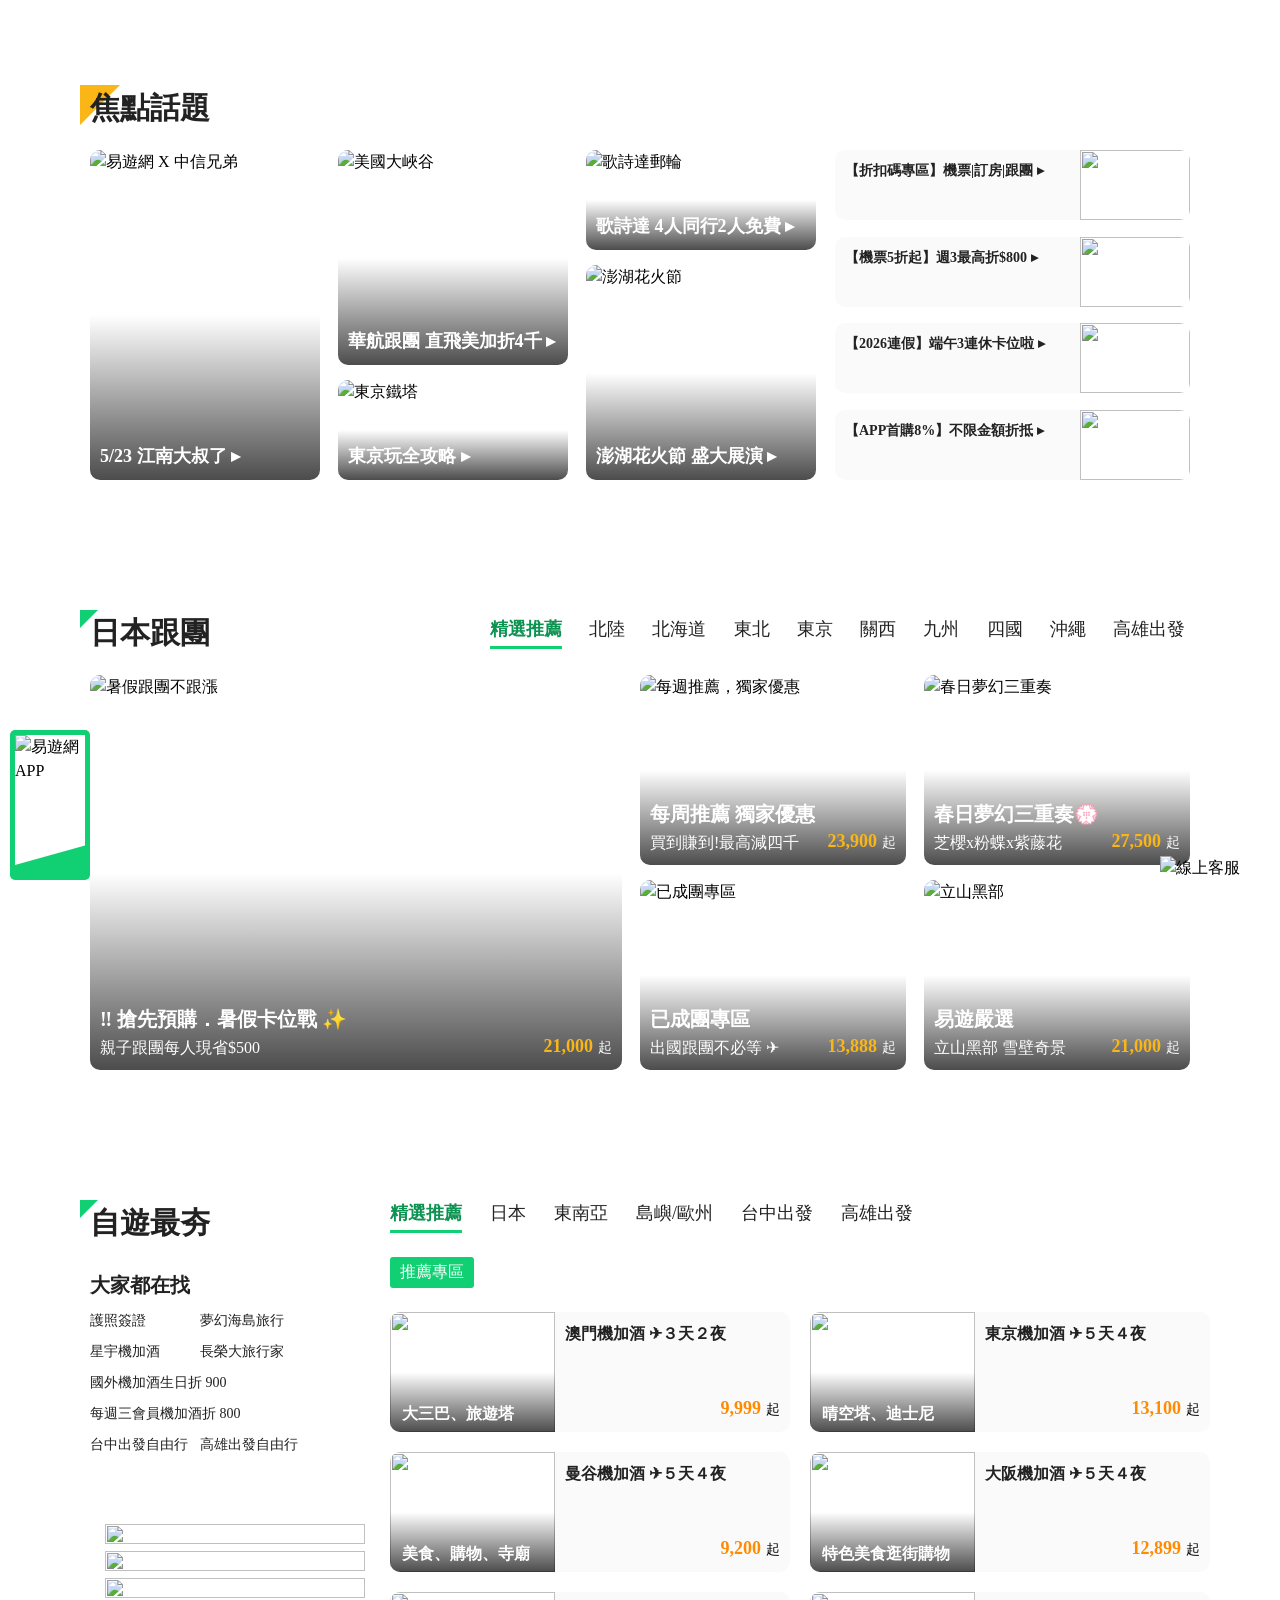
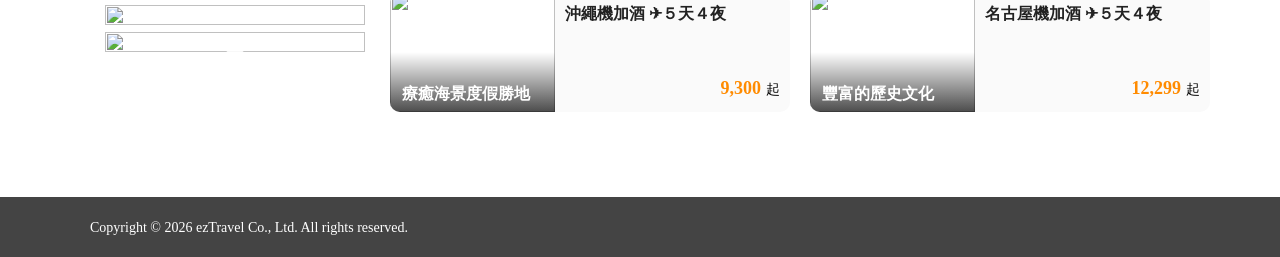
==== commit a7056742: "增加輪播圖及左下角 Fixed Element" ====
--- a/03_eztravel_layout/index.html
+++ b/03_eztravel_layout/index.html
@@ -8,11 +8,14 @@
     <link rel="stylesheet" href="style.css">
     <link rel="stylesheet" href="https://cdn.jsdelivr.net/npm/swiper@12/swiper-bundle.min.css"/>
 
-    <script src="https://cdn.jsdelivr.net/npm/swiper@12/swiper-bundle.min.js defer"></script>
-    
+    <script src="https://cdn.jsdelivr.net/npm/swiper@12/swiper-bundle.min.js" defer></script>
     <script src="script.js" defer></script>
 </head>
 <body>
+    <header>
+
+    </header>
+
     <section>
         <h2 class="title">焦點話題</h2>
         <div class="topic">
@@ -773,8 +776,29 @@
                     </div>
                 </div>
             </div>
-            <div class="swipe-pic">
-                <img src="https://image.cdn-eztravel.com.tw/YKWC4UsjsQGE6IdaiXMnhhbTwZs-NfMPmtbZ3wp9QPg/rs:fit:1000:600:1/g:ce/q:95/aHR0cHM6Ly9ob3RlbC5jZG4tZXp0cmF2ZWwuY29tLnR3L2h0bC9odGYvZnJnL0ZYSC8lRTUlODUlQjYlRTQlQkIlOTYvJUU1JTg1JUE4JUU3JTkwJTgzJUU4JTg3JUFBJUU3JTk0JUIxJUU4JUExJThDXzI2NngyMDAuanBn.jpg" alt="">
+
+            <div class="swiper">
+                <div class="swiper-wrapper">
+                    <!-- Slides -->
+                    <div class="swiper-slide">
+                        <img src="https://image.cdn-eztravel.com.tw/YKWC4UsjsQGE6IdaiXMnhhbTwZs-NfMPmtbZ3wp9QPg/rs:fit:1000:600:1/g:ce/q:95/aHR0cHM6Ly9ob3RlbC5jZG4tZXp0cmF2ZWwuY29tLnR3L2h0bC9odGYvZnJnL0ZYSC8lRTUlODUlQjYlRTQlQkIlOTYvJUU1JTg1JUE4JUU3JTkwJTgzJUU4JTg3JUFBJUU3JTk0JUIxJUU4JUExJThDXzI2NngyMDAuanBn.jpg" alt="">
+                    </div>
+                    <div class="swiper-slide">
+                        <img src="https://image.cdn-eztravel.com.tw/ADO8PBCJvH23z4u00SaBqzg-CWq5jyBFUN9wkSXbs7E/rs:fit:1000:600:1/g:ce/q:95/aHR0cHM6Ly9ob3RlbC5jZG4tZXp0cmF2ZWwuY29tLnR3L2h0bC9odGYvZnJnL0ZYSC9DSS8lRTglOEYlQUYlRTglODglQUElRTclQjIlQkUlRTclQjclQkIlRTYlOTclODUlRTklODElOEEyLjBfNDY4eDM0Mi5qcGc.jpg" alt="">
+                    </div>
+                    <div class="swiper-slide">
+                        <img src="https://image.cdn-eztravel.com.tw/b3hWX0yWYi0J1840gd9VOuqetsjIlw4abQGx4kWyK3s/rs:fit:1000:600:1/g:ce/q:95/aHR0cHM6Ly9ldmVudC5jZG4tZXp0cmF2ZWwuY29tLnR3L2hwaW1nL2FwcC8yNDh4MTcwLzI0OHgxNzBfanhfMDExOS5qcGc.jpg" alt="">
+                    </div>
+                    <div class="swiper-slide">
+                        <img src="https://image.cdn-eztravel.com.tw/KVEGfGvYWGsOrdqyrwTySVDwwYuZFtEDqjUms9uMj1Q/rs:fit:1000:600:1/g:ce/q:95/aHR0cHM6Ly9ldmVudC5jZG4tZXp0cmF2ZWwuY29tLnR3L2hwaW1nL2FwcC8yNDh4MTcwLzI0OHgxNzBfYnJfMDMxNy5qcGc.jpg" alt="">
+                    </div>
+                    <div class="swiper-slide">
+                        <img src="https://image.cdn-eztravel.com.tw/_K-4JLUXC33ThBrxShnjn4hEj6VO80MKCzZlteWDpxs/rs:fit:1000:600:1/g:ce/q:95/aHR0cHM6Ly9ldmVudC5jZG4tZXp0cmF2ZWwuY29tLnR3L2hwaW1nL2hwL2Jhbm5lci81NDB4Mzk1LzU0MHgzOTVfY3hfMDMxNy5qcGc.jpg" alt="">
+                    </div>
+                </div>
+                <div class="swiper-pagination"></div>
+                <div class="swiper-button-prev"></div>
+                <div class="swiper-button-next"></div>
             </div>
         </div>
 
@@ -884,16 +908,15 @@
                         </div>
                     </div>
                 </a>
-
-                <a class="more-info" href="https://www.eztravel.com.tw/activity/events/member/" class="card-item">
-                    <div>
-                        <img src="" alt="">
-                        <p>更多</p>
-                    </div>
-                </a>
             </div>
         </div>
     </section>
+
+    <footer>
+        <div class="copyright">
+            <p> Copyright © 2026 ezTravel Co., Ltd. All rights reserved.</p>
+        </div>
+    </footer>
 
     <div class="customer-fixed">
         <a href="https://www.eztravel.com.tw/promotion/eztravel-app/" target="_blank">
@@ -901,13 +924,13 @@
         </a>
     </div>
 
-    <!-- <div class="app-fixed">
+    <div class="app-fixed">
         <div class="app-content">
             <a href="https://www.eztravel.com.tw/promotion/eztravel-app/" target="_blank">
                 <img src="https://assets.eztravel.com.tw/www/home/images/eztravel-app-icon.png" alt="易遊網 APP">
                 <div class="white-bg"></div>
             </a>
         </div>
-    </div> -->
+    </div>
 </body>
 </html>
--- a/03_eztravel_layout/style.css
+++ b/03_eztravel_layout/style.css
@@ -10,8 +10,8 @@
 
 section {
     width: 1140px;
-    margin: 0 auto;
-    margin-top: 120px;
+    margin: 60px auto;
+    padding: 25px 0;
 }
 
 .title {
@@ -180,6 +180,13 @@
     align-items: center;
 }
 
+.tab-menu, .tab-item {
+    -webkit-user-select: none;
+    -moz-user-select: none;
+    -ms-user-select: none;
+    user-select: none;
+}
+
 .tab-menu {
     display: flex;
     justify-content: space-between;
@@ -321,11 +328,51 @@
     grid-column: span 2;
 }
 
-.swipe-pic {
+.swiper {
     width: 100%;
     height: 188px;
-    margin: 0 20px;
-}
+    margin-left: 35px;
+    border-radius: 10px;
+}
+
+.swiper img {
+    display: block;
+    width: 100%;
+    height: 100%;
+    object-fit: cover;
+}
+
+.swiper-pagination{
+    --swiper-pagination-color: var(--green-base);
+    --swiper-pagination-bullet-inactive-color: #ffffff;
+    --swiper-pagination-bullet-inactive-opacity: 1;
+}
+
+.swiper-button-prev,
+.swiper-button-next {
+    display: flex;
+    align-items: center;
+    justify-content: center;
+
+    --swiper-navigation-size: 12px;
+    --swiper-navigation-color: var(--green-base);
+    --swiper-navigation-sides-offset: 12px;
+    position: relative;
+    z-index: 9;
+}
+
+.swiper-button-prev::before,
+.swiper-button-next::before {
+    content: "";
+    position: absolute;
+    width: 22px;
+    height: 22px;
+
+    background: #ffffffa8;
+    border-radius: 50%;
+    z-index: 0;
+}
+
 
 /* right side */
 .country {
@@ -448,6 +495,25 @@
 }
 
 
+/* footer */
+footer {
+    width: 100%;
+    background-color: #444;
+}
+
+.copyright {
+    width: 1100px;
+    height: 60px;
+    margin: 0 auto;
+    display: flex;
+    align-items: center;
+}
+
+.copyright p {
+    color: #fff;
+    font-size: 14px;
+}
+
 /* 覆蓋層 */
 .app-fixed:hover {
     scale: 1.4;
